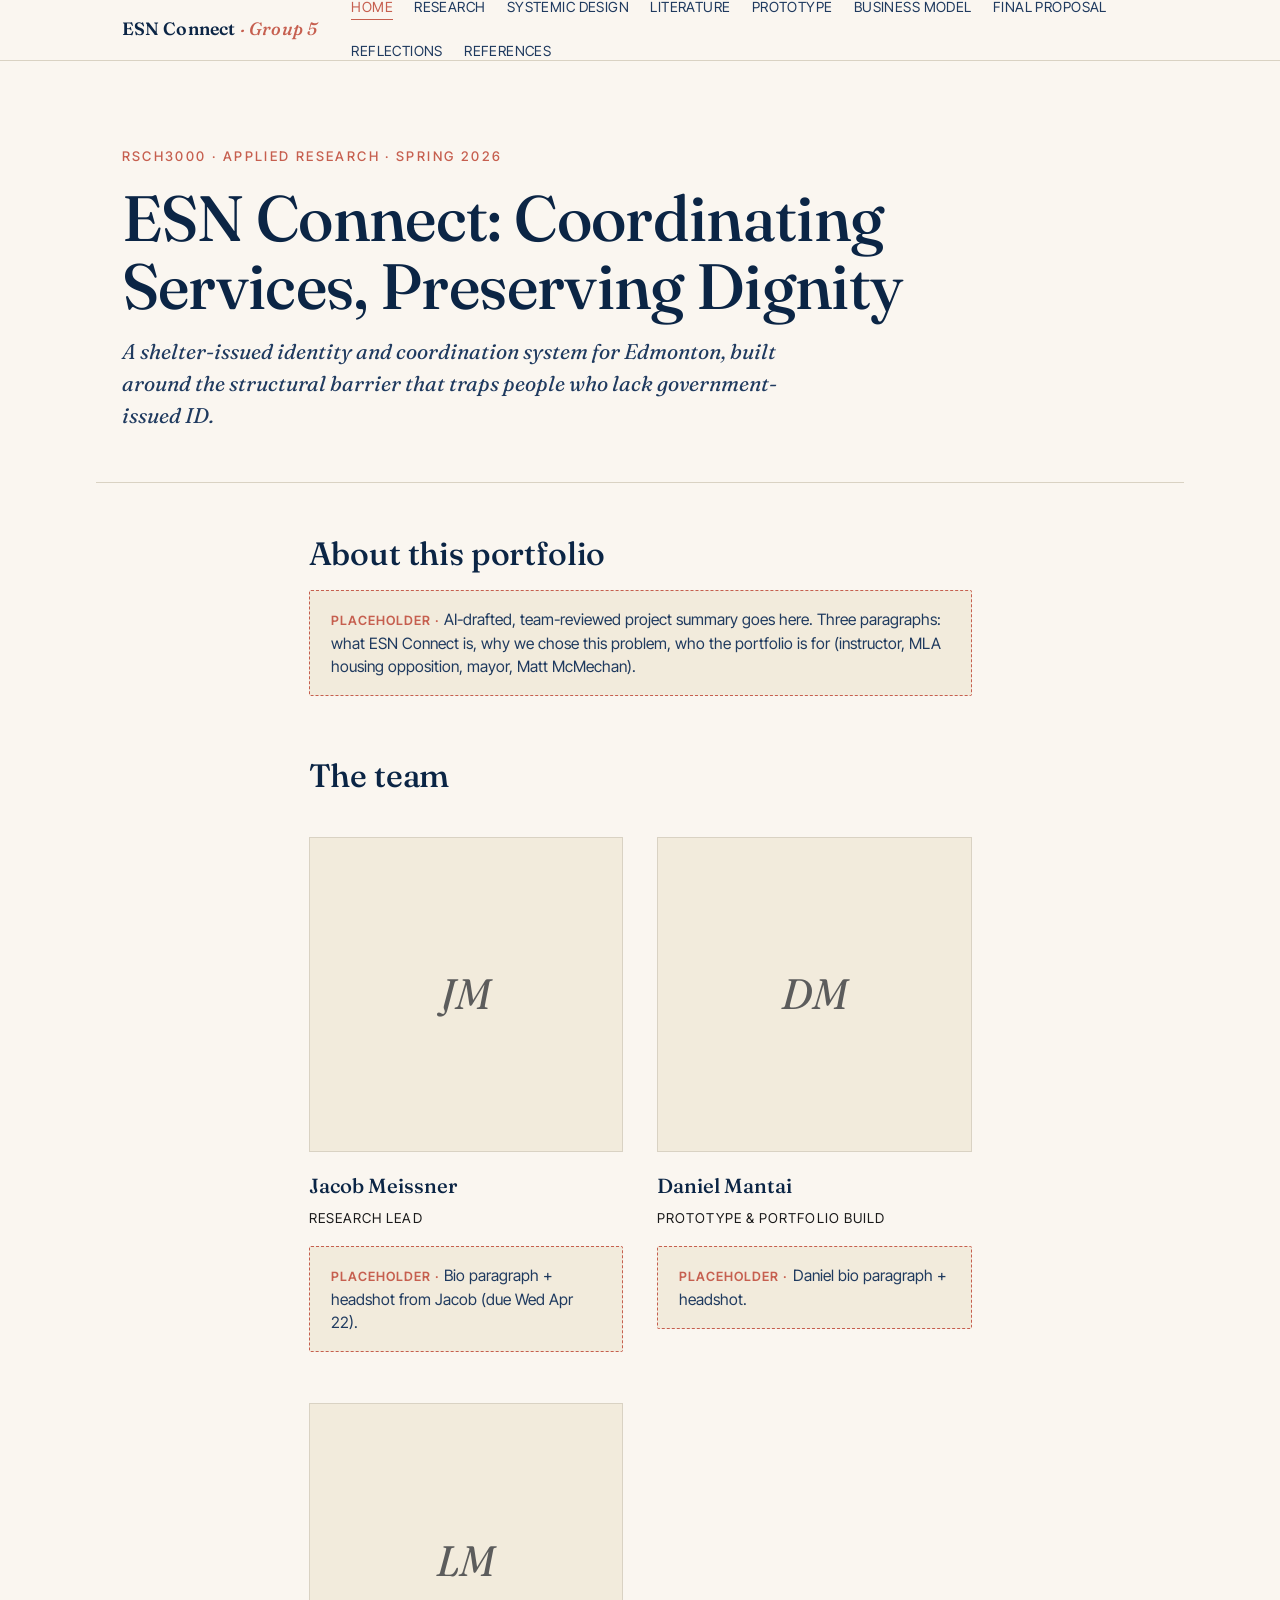
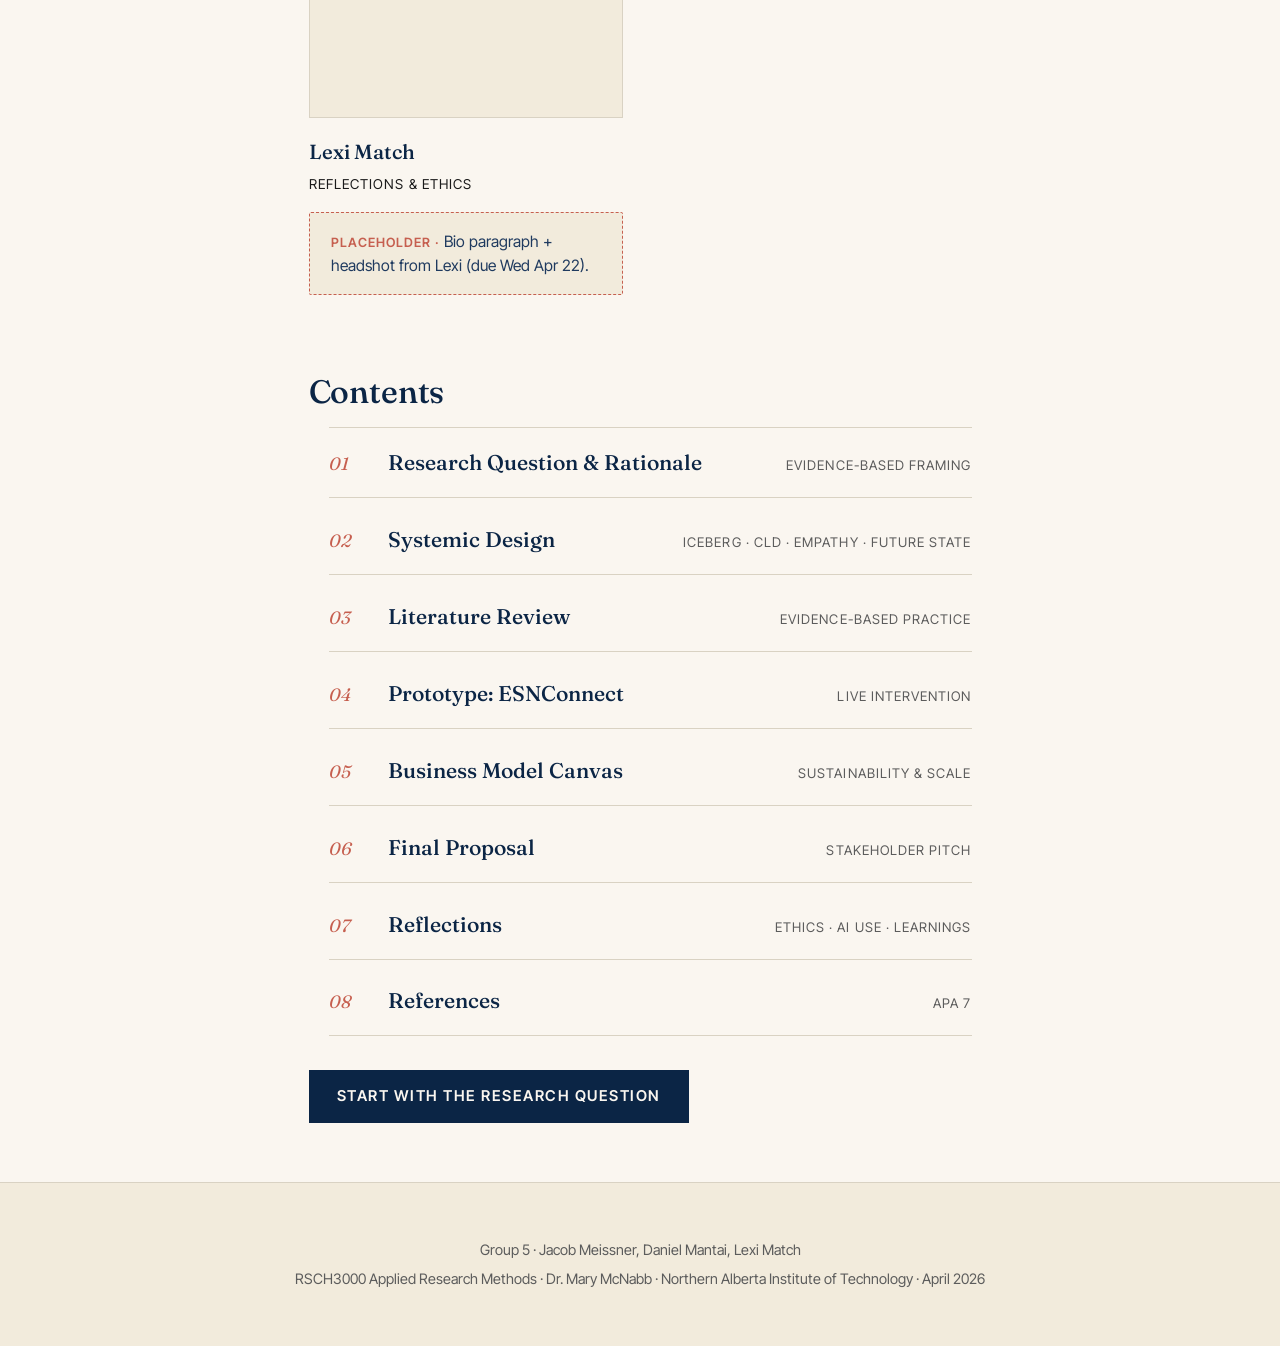
==== index.html @ 67c7669d "Add files via upload" ====
<!DOCTYPE html>
<html lang="en">
<head>
  <meta charset="utf-8">
  <meta name="viewport" content="width=device-width,initial-scale=1">
  <title>ESN Connect · RSCH3000 Group 5 Portfolio</title>
  <meta name="description" content="Applied research portfolio for Group 5 (Jacob Meissner, Daniel Mantai, Lexi Match): systemic design of an Edmonton Shelter Network ID system.">
  <link rel="preconnect" href="https://fonts.googleapis.com">
  <link rel="preconnect" href="https://fonts.gstatic.com" crossorigin>
  <link href="https://fonts.googleapis.com/css2?family=Fraunces:ital,opsz,wght@0,9..144,400;0,9..144,500;0,9..144,600;1,9..144,400;1,9..144,500&family=Inter+Tight:wght@400;500;600&display=swap" rel="stylesheet">
  <link rel="stylesheet" href="assets/css/styles.css">
</head>
<body>

<nav class="site-nav">
  <div class="site-nav__inner">
    <a class="site-nav__brand" href="index.html">ESN Connect <em>· Group 5</em></a>
    <ul class="site-nav__links">
      <li><a href="index.html" aria-current="page">Home</a></li>
      <li><a href="research-question.html">Research</a></li>
      <li><a href="systemic-design.html">Systemic Design</a></li>
      <li><a href="literature-review.html">Literature</a></li>
      <li><a href="prototype.html">Prototype</a></li>
      <li><a href="business-model.html">Business Model</a></li>
      <li><a href="final-proposal.html">Final Proposal</a></li>
      <li><a href="reflections.html">Reflections</a></li>
      <li><a href="references.html">References</a></li>
    </ul>
  </div>
</nav>

<header class="page-header">
  <p class="page-header__eyebrow">RSCH3000 · Applied Research · Spring 2026</p>
  <h1>ESN Connect: Coordinating Services, Preserving Dignity</h1>
  <p class="page-header__lead">A shelter-issued identity and coordination system for Edmonton, built around the structural barrier that traps people who lack government-issued ID.</p>
</header>

<main class="prose">

  <section>
    <h2>About this portfolio</h2>
    <div class="placeholder">AI-drafted, team-reviewed project summary goes here. Three paragraphs: what ESN Connect is, why we chose this problem, who the portfolio is for (instructor, MLA housing opposition, mayor, Matt McMechan).</div>
  </section>

  <section>
    <h2>The team</h2>
    <div class="team-grid">

      <article class="team-card">
        <div class="team-card__photo">JM</div>
        <h3>Jacob Meissner</h3>
        <p class="team-card__role">Research Lead</p>
        <div class="placeholder">Bio paragraph + headshot from Jacob (due Wed Apr 22).</div>
      </article>

      <article class="team-card">
        <div class="team-card__photo">DM</div>
        <h3>Daniel Mantai</h3>
        <p class="team-card__role">Prototype &amp; Portfolio Build</p>
        <div class="placeholder">Daniel bio paragraph + headshot.</div>
      </article>

      <article class="team-card">
        <div class="team-card__photo">LM</div>
        <h3>Lexi Match</h3>
        <p class="team-card__role">Reflections &amp; Ethics</p>
        <div class="placeholder">Bio paragraph + headshot from Lexi (due Wed Apr 22).</div>
      </article>

    </div>
  </section>

  <section>
    <h2>Contents</h2>
    <ol class="page-index">
      <li><a href="research-question.html">
        <span class="page-index__num">01</span>
        <span class="page-index__title">Research Question &amp; Rationale</span>
        <span class="page-index__meta">Evidence-based framing</span>
      </a></li>
      <li><a href="systemic-design.html">
        <span class="page-index__num">02</span>
        <span class="page-index__title">Systemic Design</span>
        <span class="page-index__meta">Iceberg · CLD · Empathy · Future state</span>
      </a></li>
      <li><a href="literature-review.html">
        <span class="page-index__num">03</span>
        <span class="page-index__title">Literature Review</span>
        <span class="page-index__meta">Evidence-based practice</span>
      </a></li>
      <li><a href="prototype.html">
        <span class="page-index__num">04</span>
        <span class="page-index__title">Prototype: ESNConnect</span>
        <span class="page-index__meta">Live intervention</span>
      </a></li>
      <li><a href="business-model.html">
        <span class="page-index__num">05</span>
        <span class="page-index__title">Business Model Canvas</span>
        <span class="page-index__meta">Sustainability &amp; scale</span>
      </a></li>
      <li><a href="final-proposal.html">
        <span class="page-index__num">06</span>
        <span class="page-index__title">Final Proposal</span>
        <span class="page-index__meta">Stakeholder pitch</span>
      </a></li>
      <li><a href="reflections.html">
        <span class="page-index__num">07</span>
        <span class="page-index__title">Reflections</span>
        <span class="page-index__meta">Ethics · AI use · learnings</span>
      </a></li>
      <li><a href="references.html">
        <span class="page-index__num">08</span>
        <span class="page-index__title">References</span>
        <span class="page-index__meta">APA 7</span>
      </a></li>
    </ol>
    <p style="margin-top:2rem;">
      <a class="btn" href="research-question.html">Start with the research question</a>
    </p>
  </section>

</main>

<footer class="site-footer">
  <p>Group 5 · Jacob Meissner, Daniel Mantai, Lexi Match</p>
  <p>RSCH3000 Applied Research Methods · Dr. Mary McNabb · Northern Alberta Institute of Technology · April 2026</p>
</footer>

</body>
</html>
---- assets/css/styles.css ----
/* ==========================================================================
   RSCH3000 Group 5 Portfolio — Editorial Aesthetic
   Visually distinct from the ESNConnect prototype (institutional blue + gold).
   Anchor: deep navy ink + muted terracotta accent, cream paper background,
   serif display (Fraunces) + sans body (Inter Tight).
   ========================================================================== */

:root {
  --ink: #0b2545;
  --ink-soft: #1f3a5f;
  --paper: #faf6f0;
  --paper-deep: #f2ebdc;
  --rule: #d9d2c3;
  --accent: #c65f4f;
  --accent-soft: #e4a59b;
  --text: #1a1a1a;
  --muted: #5c5c5c;
  --ai-blue: #2563c8;

  --serif: "Fraunces", "Source Serif Pro", Georgia, serif;
  --sans: "Inter Tight", -apple-system, BlinkMacSystemFont, "Segoe UI", sans-serif;

  --read-width: 42rem;
  --wide-width: 64rem;
  --nav-h: 3.5rem;
}

* { box-sizing: border-box; }

html, body {
  margin: 0;
  padding: 0;
  background: var(--paper);
  color: var(--text);
  font-family: var(--sans);
  font-size: 17px;
  line-height: 1.65;
  -webkit-font-smoothing: antialiased;
  -moz-osx-font-smoothing: grayscale;
}

a {
  color: var(--ink);
  text-decoration: underline;
  text-decoration-thickness: 1px;
  text-underline-offset: 3px;
  transition: color 120ms ease;
}
a:hover { color: var(--accent); }

/* ---------- Top nav ---------- */

.site-nav {
  position: sticky;
  top: 0;
  z-index: 10;
  background: var(--paper);
  border-bottom: 1px solid var(--rule);
  backdrop-filter: saturate(1.2);
}

.site-nav__inner {
  max-width: var(--wide-width);
  margin: 0 auto;
  padding: 0 1.5rem;
  height: var(--nav-h);
  display: flex;
  align-items: center;
  justify-content: space-between;
  gap: 2rem;
}

.site-nav__brand {
  font-family: var(--serif);
  font-weight: 600;
  font-size: 1.05rem;
  letter-spacing: 0.01em;
  color: var(--ink);
  text-decoration: none;
  white-space: nowrap;
}

.site-nav__brand em {
  font-style: italic;
  color: var(--accent);
  font-weight: 500;
}

.site-nav__links {
  display: flex;
  flex-wrap: wrap;
  gap: 1.25rem;
  list-style: none;
  margin: 0;
  padding: 0;
  font-size: 0.82rem;
  letter-spacing: 0.03em;
  text-transform: uppercase;
}

.site-nav__links a {
  color: var(--ink-soft);
  text-decoration: none;
  padding: 0.25rem 0;
  border-bottom: 1px solid transparent;
}
.site-nav__links a:hover,
.site-nav__links a[aria-current="page"] {
  color: var(--accent);
  border-bottom-color: var(--accent);
}

/* ---------- Page header ---------- */

.page-header {
  max-width: var(--wide-width);
  margin: 0 auto;
  padding: 5rem 1.5rem 3rem;
  border-bottom: 1px solid var(--rule);
}

.page-header__eyebrow {
  font-family: var(--sans);
  font-size: 0.78rem;
  letter-spacing: 0.18em;
  text-transform: uppercase;
  color: var(--accent);
  margin: 0 0 1rem;
  font-weight: 500;
}

.page-header h1 {
  font-family: var(--serif);
  font-weight: 500;
  font-size: clamp(2.4rem, 5vw, 4rem);
  line-height: 1.05;
  letter-spacing: -0.01em;
  color: var(--ink);
  margin: 0 0 1rem;
  max-width: 48rem;
}

.page-header__lead {
  font-family: var(--serif);
  font-style: italic;
  font-size: 1.25rem;
  line-height: 1.5;
  color: var(--ink-soft);
  max-width: 40rem;
  margin: 0;
}

/* ---------- Main / article ---------- */

main { padding-bottom: 6rem; }

.prose {
  max-width: var(--read-width);
  margin: 0 auto;
  padding: 3rem 1.5rem 0;
}

.prose > section { margin-bottom: 3.5rem; }

.prose h2 {
  font-family: var(--serif);
  font-weight: 500;
  font-size: 1.9rem;
  line-height: 1.2;
  color: var(--ink);
  margin: 0 0 1rem;
  letter-spacing: -0.005em;
}

.prose h3 {
  font-family: var(--sans);
  font-weight: 600;
  font-size: 0.92rem;
  letter-spacing: 0.14em;
  text-transform: uppercase;
  color: var(--accent);
  margin: 2rem 0 0.75rem;
}

.prose h4 {
  font-family: var(--serif);
  font-weight: 500;
  font-size: 1.2rem;
  color: var(--ink);
  margin: 1.5rem 0 0.5rem;
}

.prose p {
  margin: 0 0 1.15em;
  color: var(--text);
}

.prose ul, .prose ol {
  margin: 0 0 1.25em 1.2em;
  padding: 0;
}
.prose li { margin-bottom: 0.4em; }

.prose strong { color: var(--ink); }

/* ---------- Wide blocks for diagrams ---------- */

.wide {
  max-width: var(--wide-width);
  margin: 2.5rem auto;
  padding: 0 1.5rem;
}

.figure {
  margin: 0 0 2rem;
}

.figure img {
  display: block;
  width: 100%;
  height: auto;
  background: #fff;
  border: 1px solid var(--rule);
  padding: 0.5rem;
}

.figure figcaption {
  font-family: var(--sans);
  font-size: 0.82rem;
  color: var(--muted);
  margin-top: 0.6rem;
  letter-spacing: 0.02em;
}

/* ---------- Pull quote ---------- */

.pullquote {
  border-left: 3px solid var(--accent);
  padding: 0.5rem 0 0.5rem 1.5rem;
  margin: 2rem 0;
  font-family: var(--serif);
  font-style: italic;
  font-size: 1.3rem;
  line-height: 1.4;
  color: var(--ink-soft);
}

.pullquote cite {
  display: block;
  font-size: 0.85rem;
  font-style: normal;
  letter-spacing: 0.06em;
  text-transform: uppercase;
  color: var(--muted);
  margin-top: 0.75rem;
  font-family: var(--sans);
}

/* ---------- Placeholder and status flags ---------- */

.placeholder {
  background: var(--paper-deep);
  border: 1px dashed var(--accent);
  color: var(--ink-soft);
  padding: 1rem 1.25rem;
  margin: 1rem 0;
  font-family: var(--sans);
  font-size: 0.92rem;
  line-height: 1.5;
  border-radius: 2px;
}
.placeholder::before {
  content: "Placeholder  ·  ";
  font-weight: 600;
  color: var(--accent);
  letter-spacing: 0.08em;
  text-transform: uppercase;
  font-size: 0.75rem;
}

.tentative {
  background: var(--paper-deep);
  border-left: 3px solid var(--muted);
  padding: 1rem 1.25rem;
  margin: 1.5rem 0;
  font-size: 0.95rem;
}
.tentative::before {
  content: "Tentative  ";
  display: block;
  font-size: 0.72rem;
  letter-spacing: 0.12em;
  text-transform: uppercase;
  color: var(--muted);
  font-weight: 600;
  margin-bottom: 0.4rem;
}

.ai-content {
  color: var(--ai-blue);
}

.status-flag {
  display: inline-block;
  padding: 0.15rem 0.55rem;
  font-size: 0.72rem;
  letter-spacing: 0.1em;
  text-transform: uppercase;
  font-weight: 600;
  border-radius: 2px;
  background: var(--accent);
  color: #fff;
  vertical-align: middle;
}

/* ---------- CTA button ---------- */

.btn {
  display: inline-block;
  padding: 0.75rem 1.6rem;
  background: var(--ink);
  color: var(--paper);
  text-decoration: none;
  font-family: var(--sans);
  font-size: 0.88rem;
  letter-spacing: 0.1em;
  text-transform: uppercase;
  font-weight: 600;
  border: 1px solid var(--ink);
  transition: background 180ms ease, color 180ms ease;
}
.btn:hover {
  background: var(--accent);
  border-color: var(--accent);
  color: #fff;
}

.btn--ghost {
  background: transparent;
  color: var(--ink);
}
.btn--ghost:hover {
  background: var(--ink);
  color: var(--paper);
  border-color: var(--ink);
}

/* ---------- Team cards (Home) ---------- */

.team-grid {
  display: grid;
  grid-template-columns: repeat(auto-fit, minmax(14rem, 1fr));
  gap: 2rem;
  margin: 2.5rem 0;
}

.team-card {
  text-align: left;
}

.team-card__photo {
  aspect-ratio: 1 / 1;
  background: var(--paper-deep);
  border: 1px solid var(--rule);
  display: flex;
  align-items: center;
  justify-content: center;
  color: var(--muted);
  font-family: var(--serif);
  font-size: 2.5rem;
  font-style: italic;
  margin-bottom: 1rem;
}

.team-card h3 {
  font-family: var(--serif);
  font-size: 1.2rem;
  color: var(--ink);
  font-weight: 500;
  margin: 0 0 0.25rem;
  text-transform: none;
  letter-spacing: 0;
}

.team-card__role {
  font-size: 0.8rem;
  letter-spacing: 0.08em;
  text-transform: uppercase;
  color: var(--accent);
  margin: 0 0 0.75rem;
}

/* ---------- Nav index on Home ---------- */

.page-index {
  list-style: none;
  padding: 0;
  margin: 2.5rem 0;
  border-top: 1px solid var(--rule);
}
.page-index li {
  border-bottom: 1px solid var(--rule);
}
.page-index a {
  display: grid;
  grid-template-columns: 2.5rem 1fr auto;
  gap: 1rem;
  align-items: baseline;
  padding: 1rem 0;
  text-decoration: none;
  color: var(--ink);
}
.page-index a:hover { color: var(--accent); }
.page-index__num {
  font-family: var(--serif);
  font-style: italic;
  color: var(--accent);
  font-size: 1.05rem;
}
.page-index__title {
  font-family: var(--serif);
  font-size: 1.25rem;
  font-weight: 500;
}
.page-index__meta {
  font-size: 0.78rem;
  letter-spacing: 0.08em;
  text-transform: uppercase;
  color: var(--muted);
}

/* ---------- Side-by-side pairs (before/after, card front/back) ---------- */

.pair {
  display: grid;
  grid-template-columns: 1fr 1fr;
  gap: 1.25rem;
  margin: 2rem 0;
}
@media (max-width: 640px) {
  .pair { grid-template-columns: 1fr; }
}

/* ---------- Footer ---------- */

.site-footer {
  border-top: 1px solid var(--rule);
  padding: 3rem 1.5rem;
  text-align: center;
  color: var(--muted);
  font-size: 0.85rem;
  background: var(--paper-deep);
}
.site-footer p { margin: 0.25rem 0; }

/* ---------- References list ---------- */

.refs {
  list-style: none;
  padding: 0;
  margin: 2rem 0;
}
.refs li {
  padding-left: 2rem;
  text-indent: -2rem;
  margin-bottom: 1rem;
  font-size: 0.95rem;
  line-height: 1.55;
}

/* ---------- Page-load reveal ---------- */

@keyframes rise {
  from { opacity: 0; transform: translateY(8px); }
  to   { opacity: 1; transform: translateY(0); }
}

.page-header,
.prose > section,
.wide {
  animation: rise 520ms ease-out both;
}

.page-header { animation-delay: 40ms; }
.prose > section:nth-child(1) { animation-delay: 120ms; }
.prose > section:nth-child(2) { animation-delay: 200ms; }
.prose > section:nth-child(3) { animation-delay: 280ms; }
.prose > section:nth-child(n+4) { animation-delay: 360ms; }

@media (prefers-reduced-motion: reduce) {
  .page-header, .prose > section, .wide { animation: none; }
}
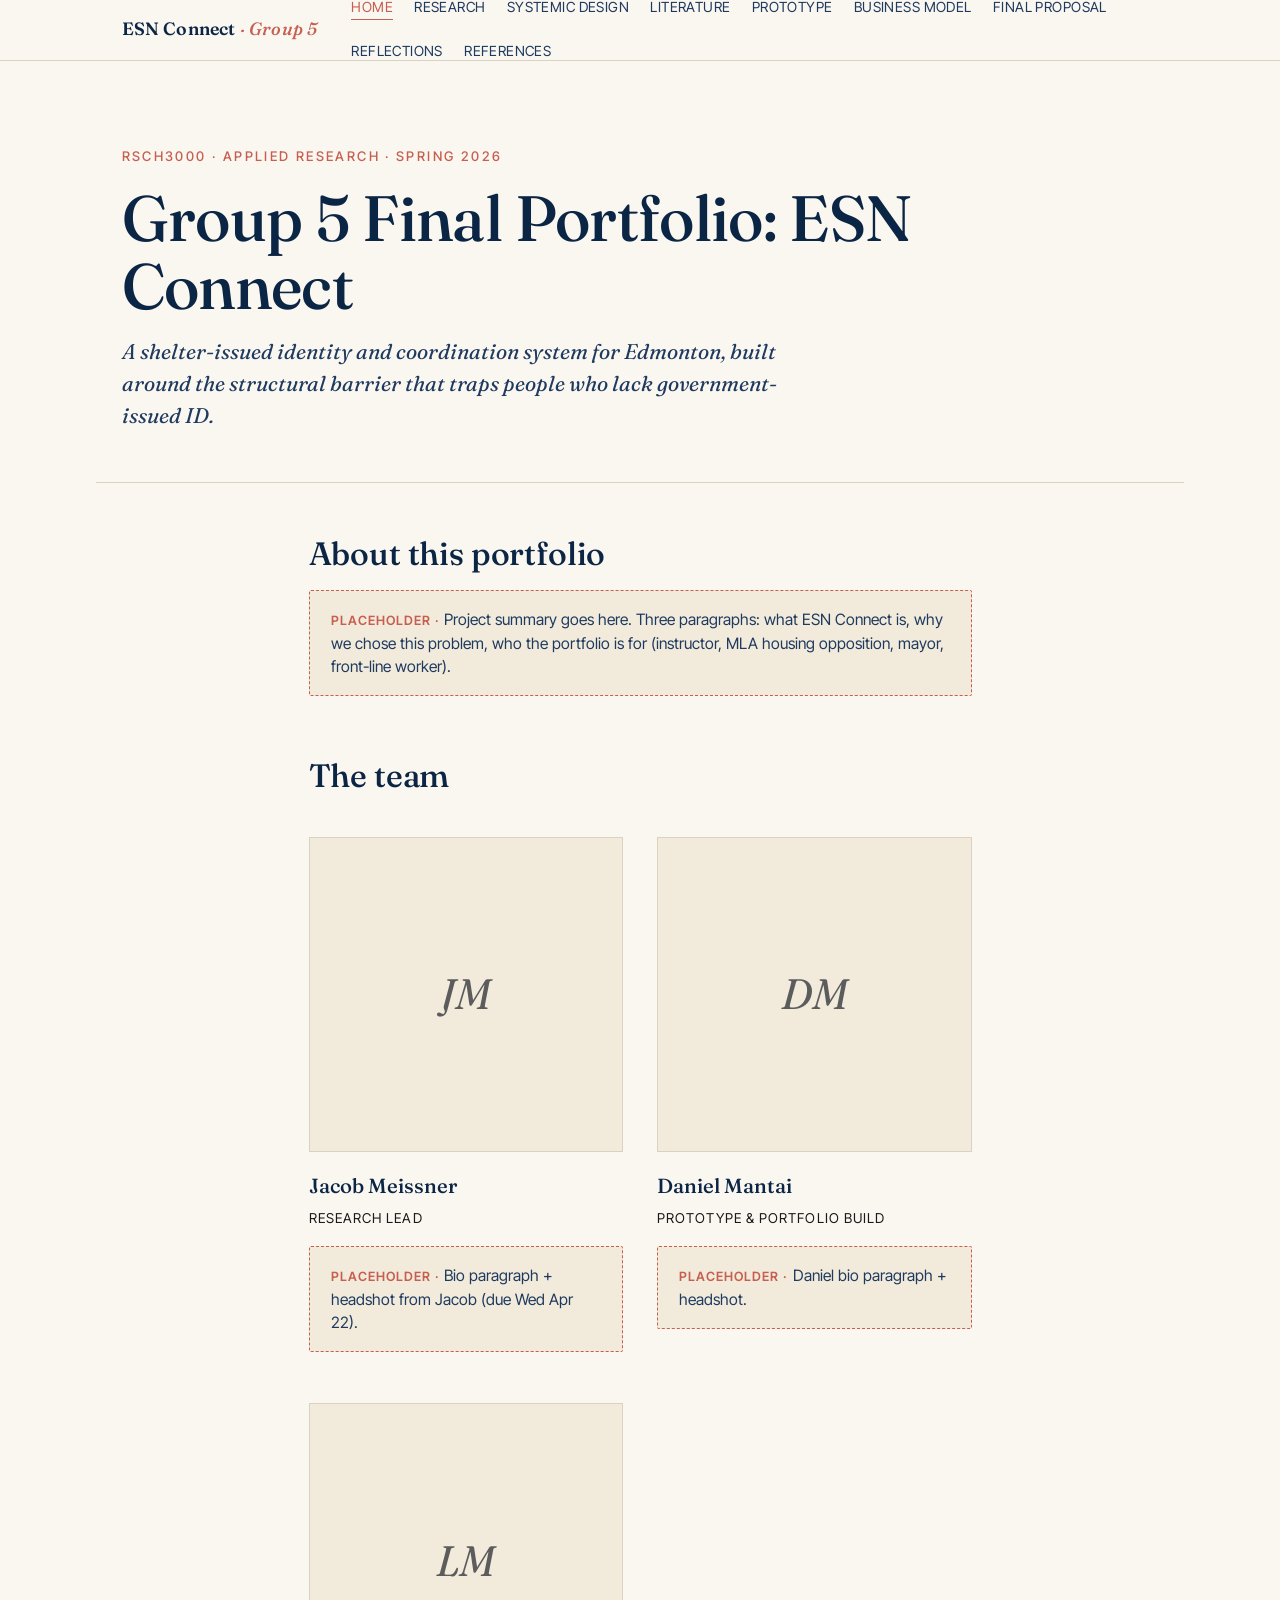
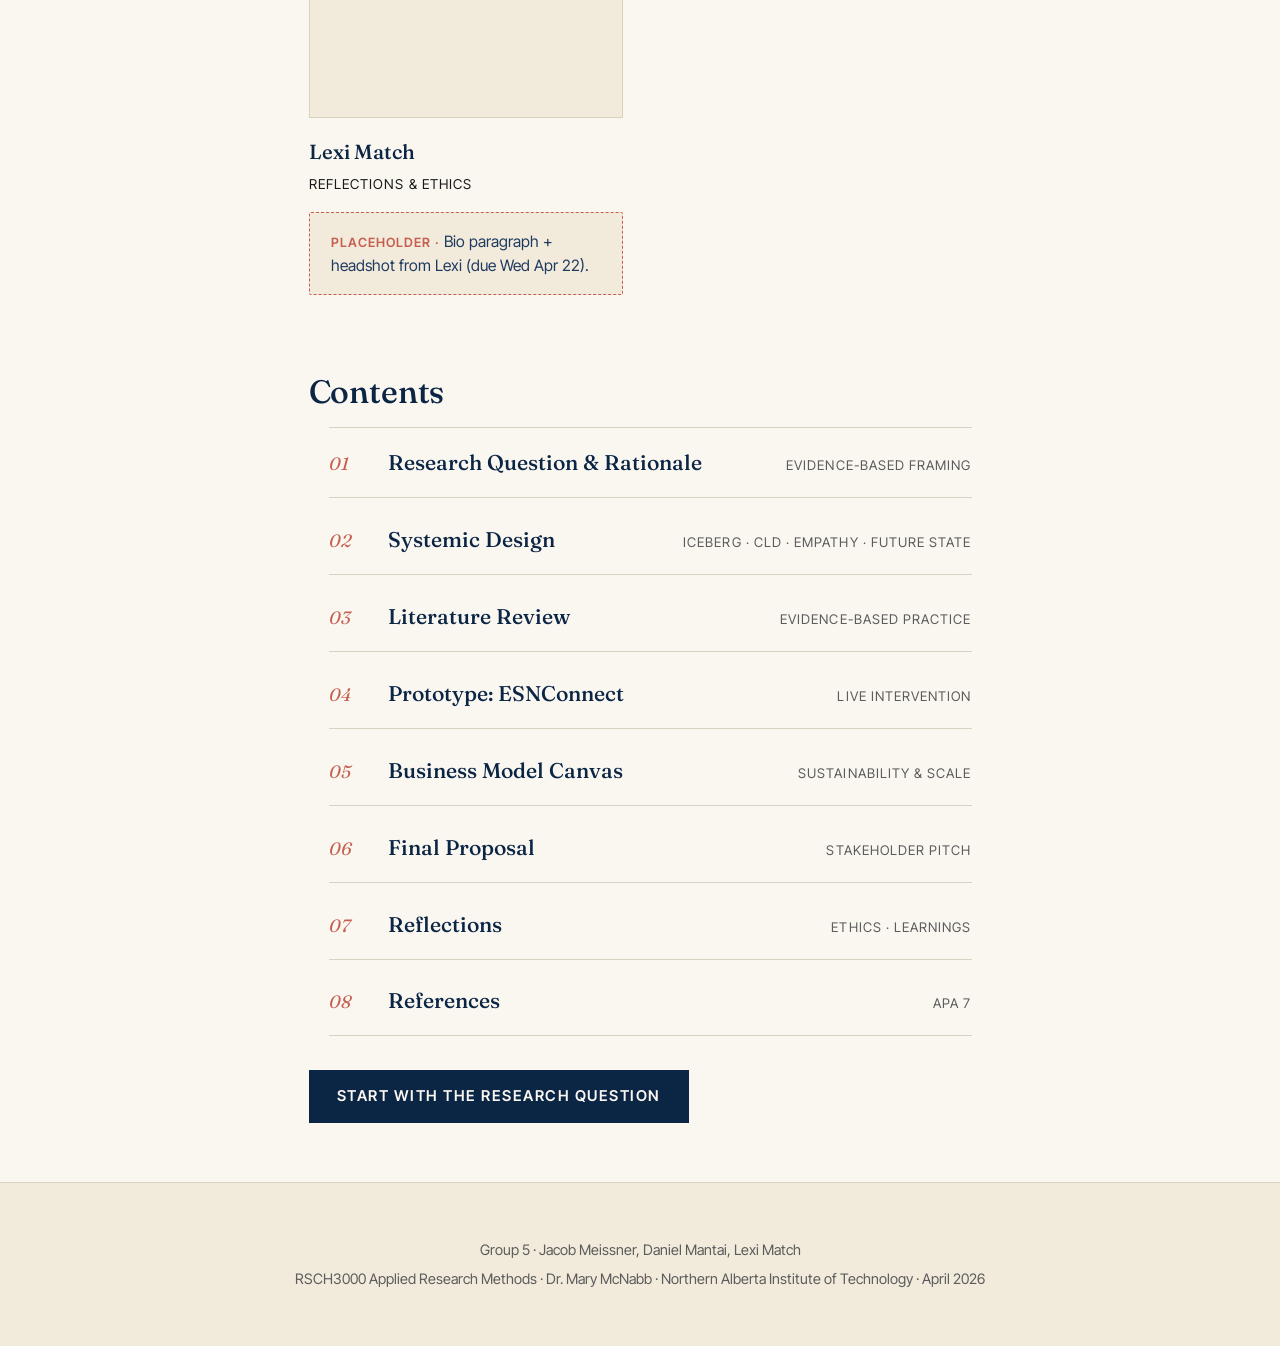
==== commit e84d5da9: "Add files via upload" ====
--- a/index.html
+++ b/index.html
@@ -31,7 +31,7 @@
 
 <header class="page-header">
   <p class="page-header__eyebrow">RSCH3000 · Applied Research · Spring 2026</p>
-  <h1>ESN Connect: Coordinating Services, Preserving Dignity</h1>
+  <h1>Group 5 Final Portfolio: ESN Connect</h1>
   <p class="page-header__lead">A shelter-issued identity and coordination system for Edmonton, built around the structural barrier that traps people who lack government-issued ID.</p>
 </header>
 
@@ -39,7 +39,7 @@
 
   <section>
     <h2>About this portfolio</h2>
-    <div class="placeholder">AI-drafted, team-reviewed project summary goes here. Three paragraphs: what ESN Connect is, why we chose this problem, who the portfolio is for (instructor, MLA housing opposition, mayor, Matt McMechan).</div>
+    <div class="placeholder">Project summary goes here. Three paragraphs: what ESN Connect is, why we chose this problem, who the portfolio is for (instructor, MLA housing opposition, mayor, front-line worker).</div>
   </section>
 
   <section>
@@ -106,7 +106,7 @@
       <li><a href="reflections.html">
         <span class="page-index__num">07</span>
         <span class="page-index__title">Reflections</span>
-        <span class="page-index__meta">Ethics · AI use · learnings</span>
+        <span class="page-index__meta">Ethics · learnings</span>
       </a></li>
       <li><a href="references.html">
         <span class="page-index__num">08</span>
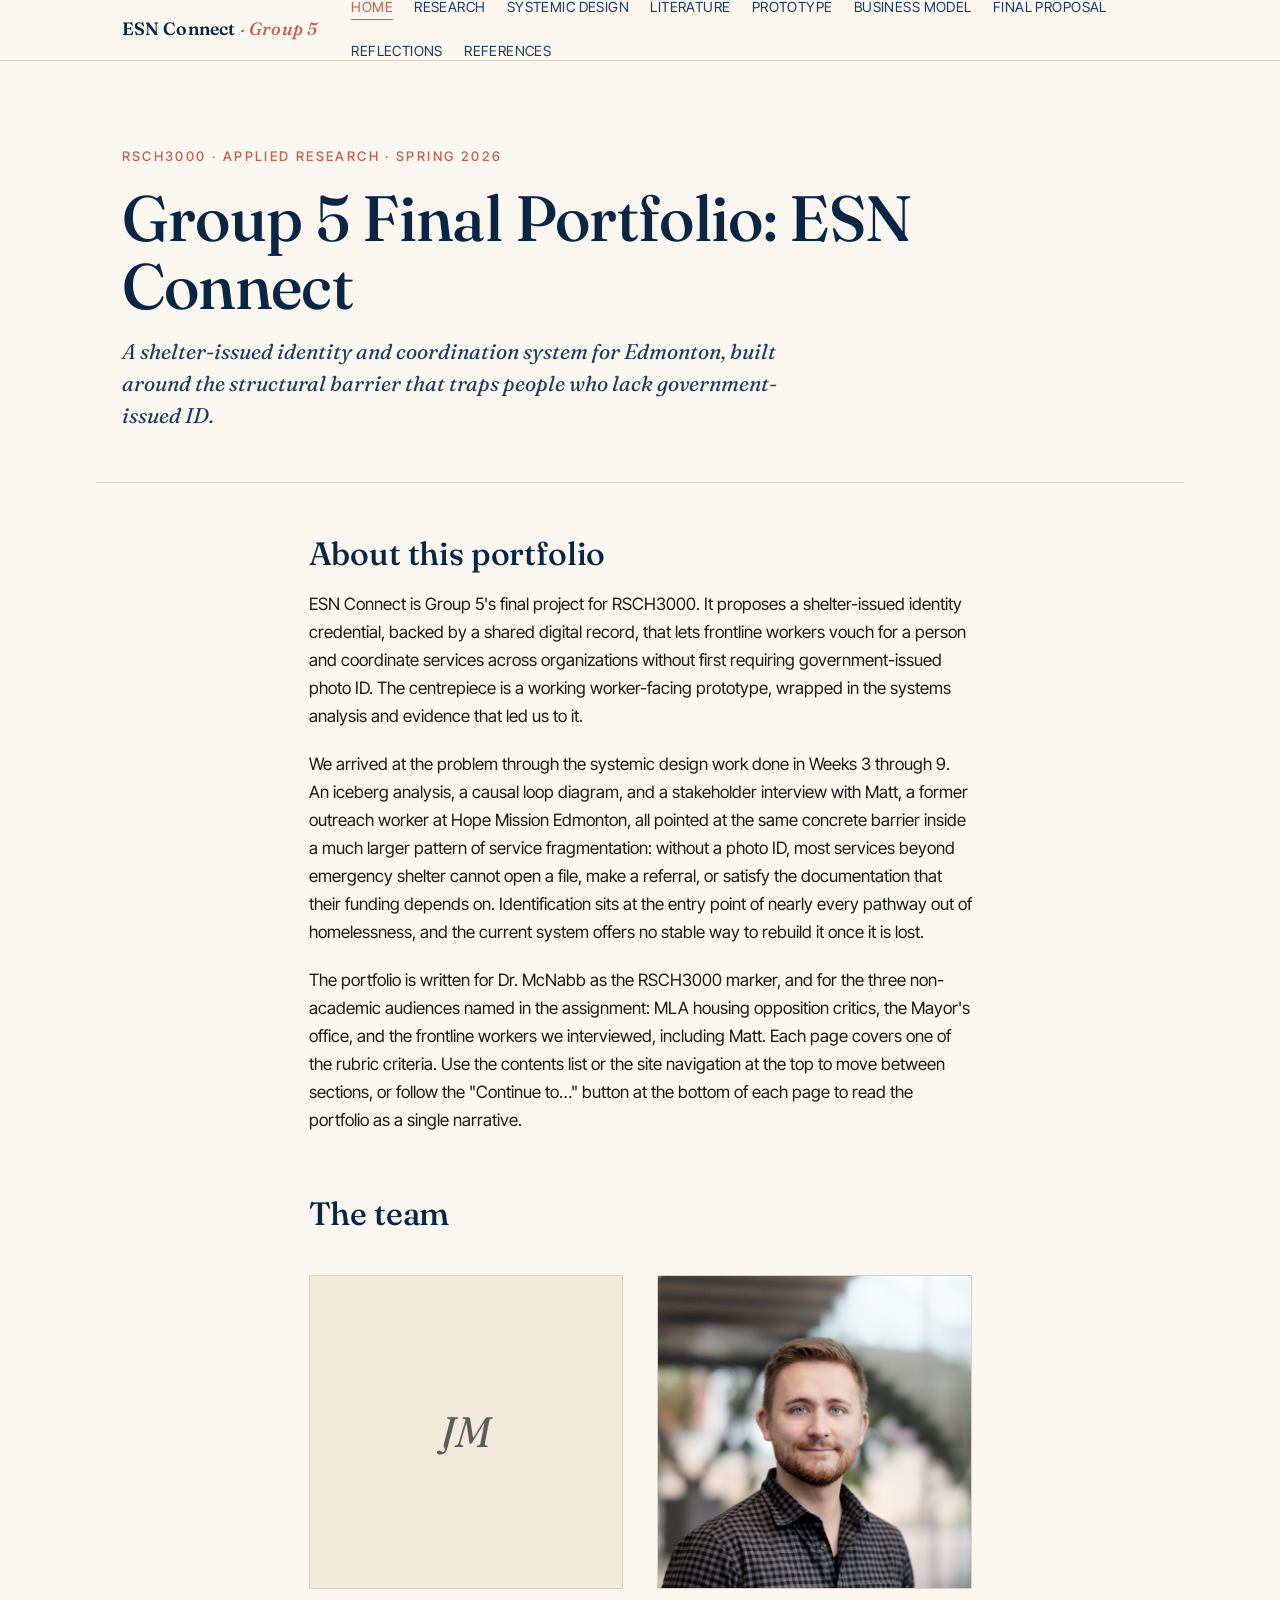
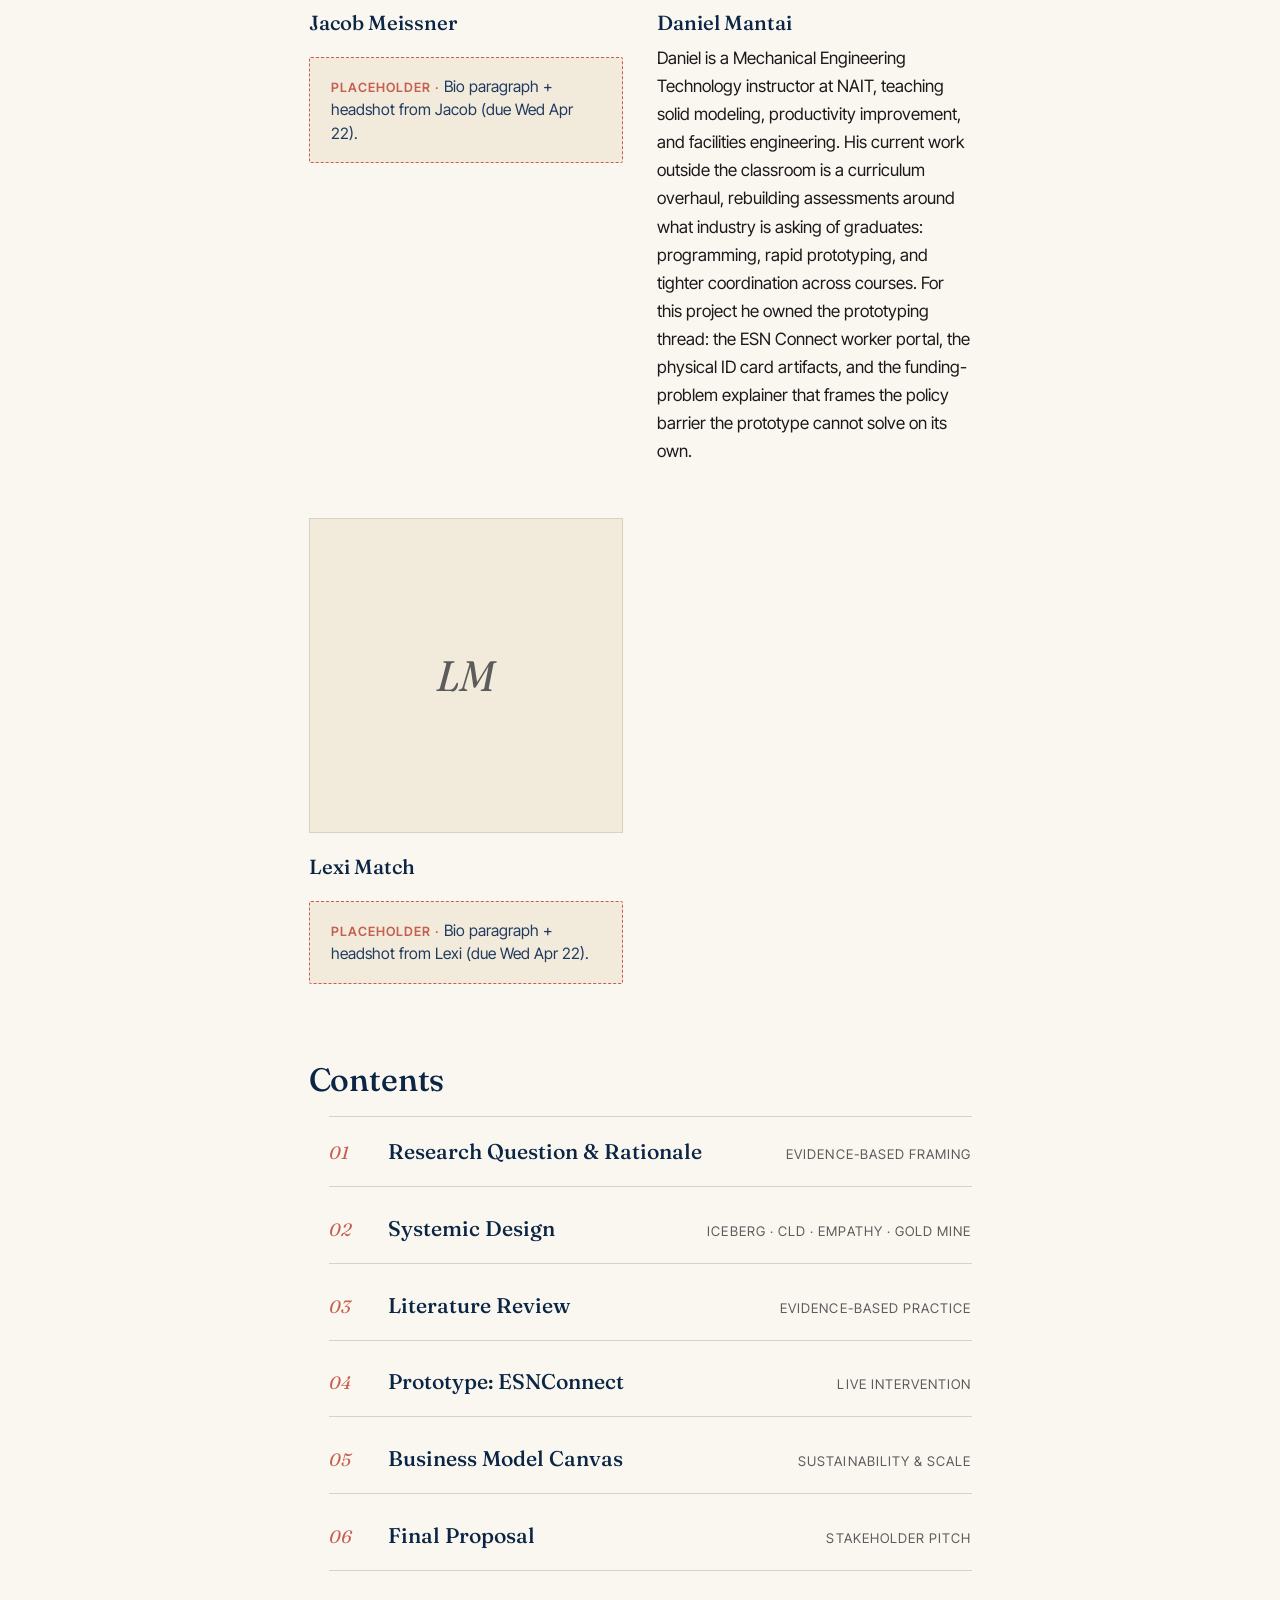
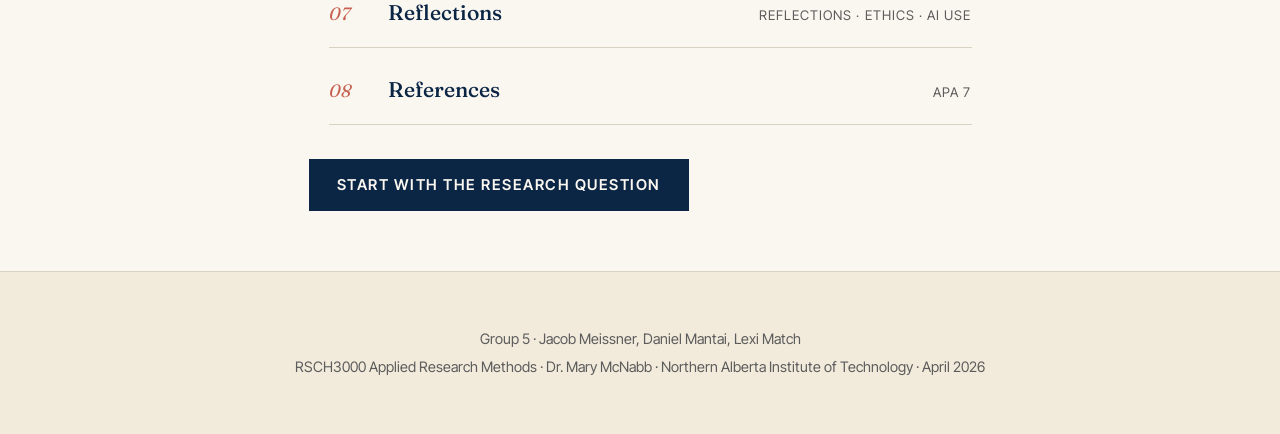
==== commit 4db35c49: "Add files via upload Round 1 edits" ====
--- a/index.html
+++ b/index.html
@@ -39,7 +39,9 @@
 
   <section>
     <h2>About this portfolio</h2>
-    <div class="placeholder">Project summary goes here. Three paragraphs: what ESN Connect is, why we chose this problem, who the portfolio is for (instructor, MLA housing opposition, mayor, front-line worker).</div>
+    <p>ESN Connect is Group 5's final project for RSCH3000. It proposes a shelter-issued identity credential, backed by a shared digital record, that lets frontline workers vouch for a person and coordinate services across organizations without first requiring government-issued photo ID. The centrepiece is a working worker-facing prototype, wrapped in the systems analysis and evidence that led us to it.</p>
+    <p>We arrived at the problem through the systemic design work done in Weeks 3 through 9. An iceberg analysis, a causal loop diagram, and a stakeholder interview with Matt, a former outreach worker at Hope Mission Edmonton, all pointed at the same concrete barrier inside a much larger pattern of service fragmentation: without a photo ID, most services beyond emergency shelter cannot open a file, make a referral, or satisfy the documentation that their funding depends on. Identification sits at the entry point of nearly every pathway out of homelessness, and the current system offers no stable way to rebuild it once it is lost.</p>
+    <p>The portfolio is written for Dr. McNabb as the RSCH3000 marker, and for the three non-academic audiences named in the assignment: MLA housing opposition critics, the Mayor's office, and the frontline workers we interviewed, including Matt. Each page covers one of the rubric criteria. Use the contents list or the site navigation at the top to move between sections, or follow the "Continue to…" button at the bottom of each page to read the portfolio as a single narrative.</p>
   </section>
 
   <section>
@@ -49,21 +51,18 @@
       <article class="team-card">
         <div class="team-card__photo">JM</div>
         <h3>Jacob Meissner</h3>
-        <p class="team-card__role">Research Lead</p>
         <div class="placeholder">Bio paragraph + headshot from Jacob (due Wed Apr 22).</div>
       </article>
 
       <article class="team-card">
-        <div class="team-card__photo">DM</div>
+        <div class="team-card__photo"><img src="assets/images/daniel-mantai-headshot.jpg" alt="Daniel Mantai" style="width:100%; height:100%; object-fit:cover;"></div>
         <h3>Daniel Mantai</h3>
-        <p class="team-card__role">Prototype &amp; Portfolio Build</p>
-        <div class="placeholder">Daniel bio paragraph + headshot.</div>
+        <p>Daniel is a Mechanical Engineering Technology instructor at NAIT, teaching solid modeling, productivity improvement, and facilities engineering. His current work outside the classroom is a curriculum overhaul, rebuilding assessments around what industry is asking of graduates: programming, rapid prototyping, and tighter coordination across courses. For this project he owned the prototyping thread: the ESN Connect worker portal, the physical ID card artifacts, and the funding-problem explainer that frames the policy barrier the prototype cannot solve on its own.</p>
       </article>
 
       <article class="team-card">
         <div class="team-card__photo">LM</div>
         <h3>Lexi Match</h3>
-        <p class="team-card__role">Reflections &amp; Ethics</p>
         <div class="placeholder">Bio paragraph + headshot from Lexi (due Wed Apr 22).</div>
       </article>
 
@@ -81,7 +80,7 @@
       <li><a href="systemic-design.html">
         <span class="page-index__num">02</span>
         <span class="page-index__title">Systemic Design</span>
-        <span class="page-index__meta">Iceberg · CLD · Empathy · Future state</span>
+        <span class="page-index__meta">Iceberg · CLD · Empathy · Gold Mine</span>
       </a></li>
       <li><a href="literature-review.html">
         <span class="page-index__num">03</span>
@@ -106,7 +105,7 @@
       <li><a href="reflections.html">
         <span class="page-index__num">07</span>
         <span class="page-index__title">Reflections</span>
-        <span class="page-index__meta">Ethics · learnings</span>
+        <span class="page-index__meta">Reflections · ethics · AI use</span>
       </a></li>
       <li><a href="references.html">
         <span class="page-index__num">08</span>
--- a/assets/css/styles.css
+++ b/assets/css/styles.css
@@ -1,5 +1,5 @@
 /* ==========================================================================
-   RSCH3000 Group 5 Portfolio — Editorial Aesthetic
+   RSCH3000 Group 5 Portfolio, Editorial Aesthetic.
    Visually distinct from the ESNConnect prototype (institutional blue + gold).
    Anchor: deep navy ink + muted terracotta accent, cream paper background,
    serif display (Fraunces) + sans body (Inter Tight).
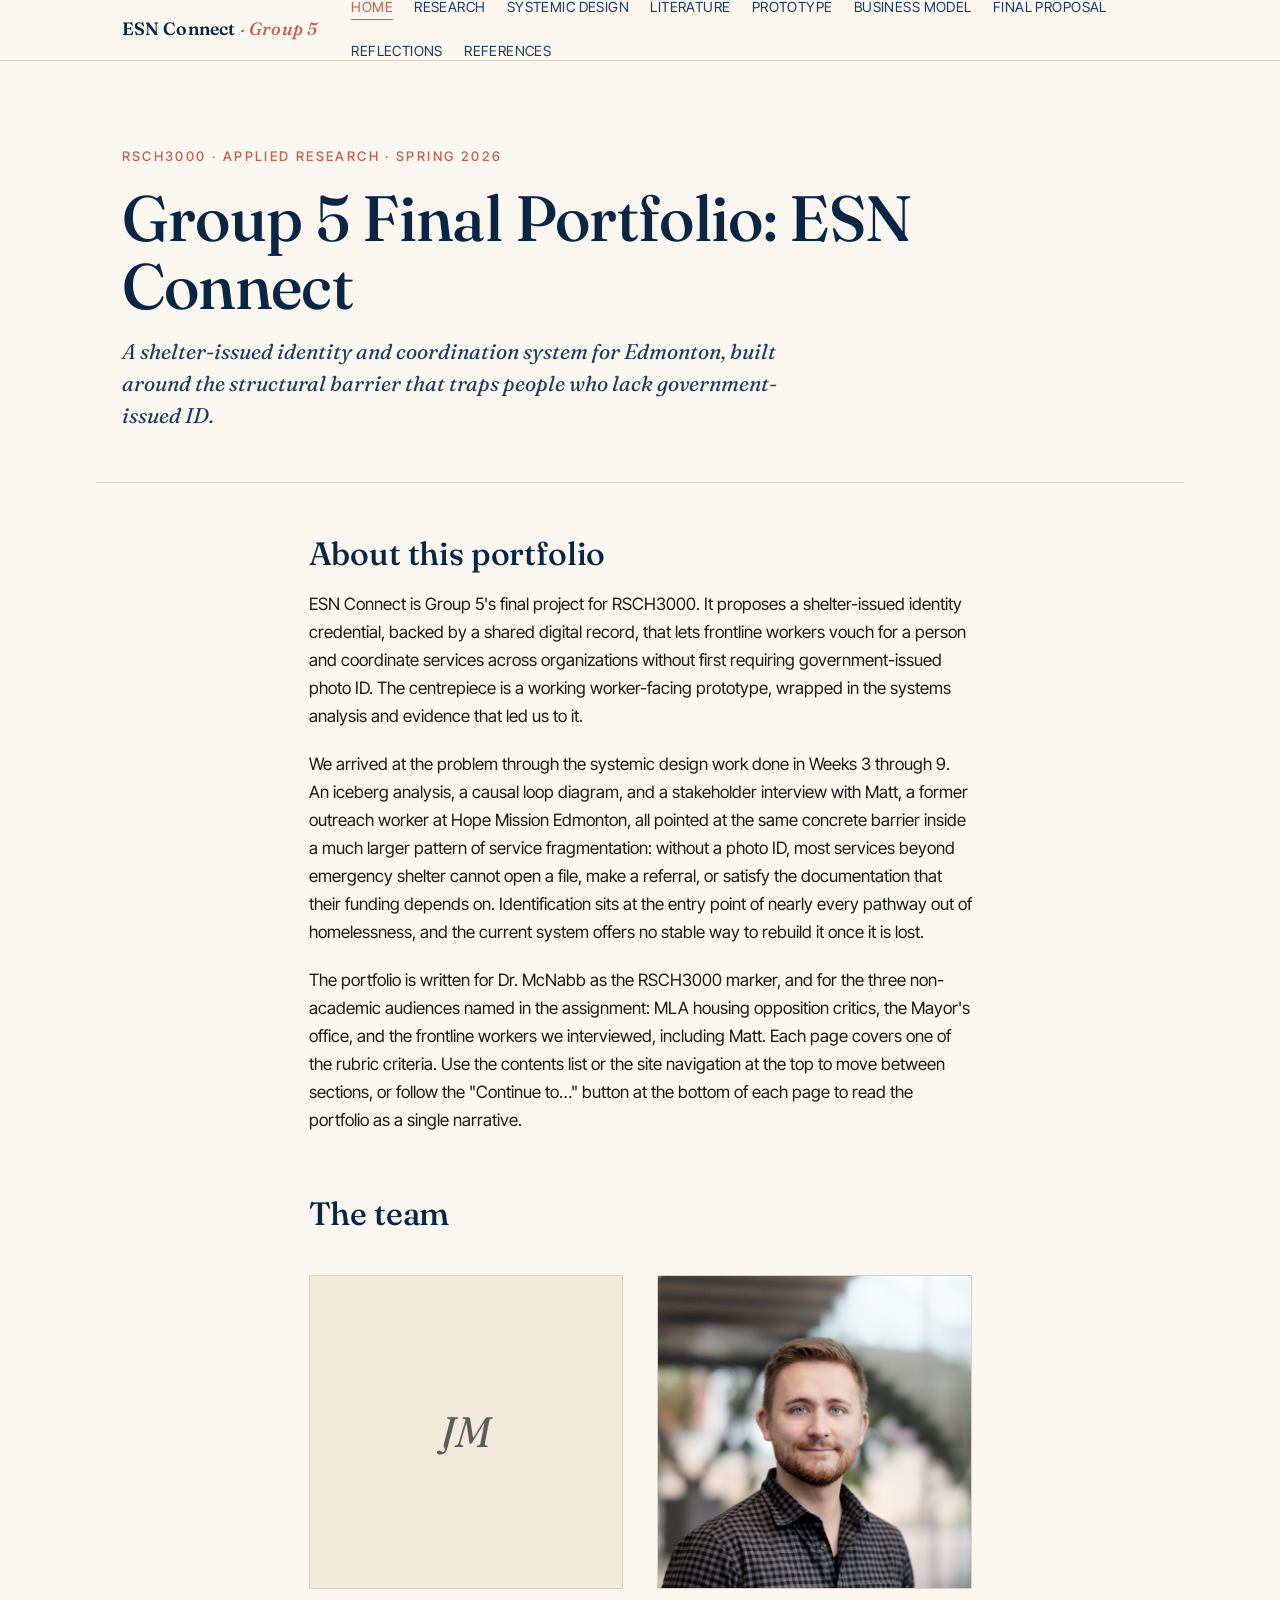
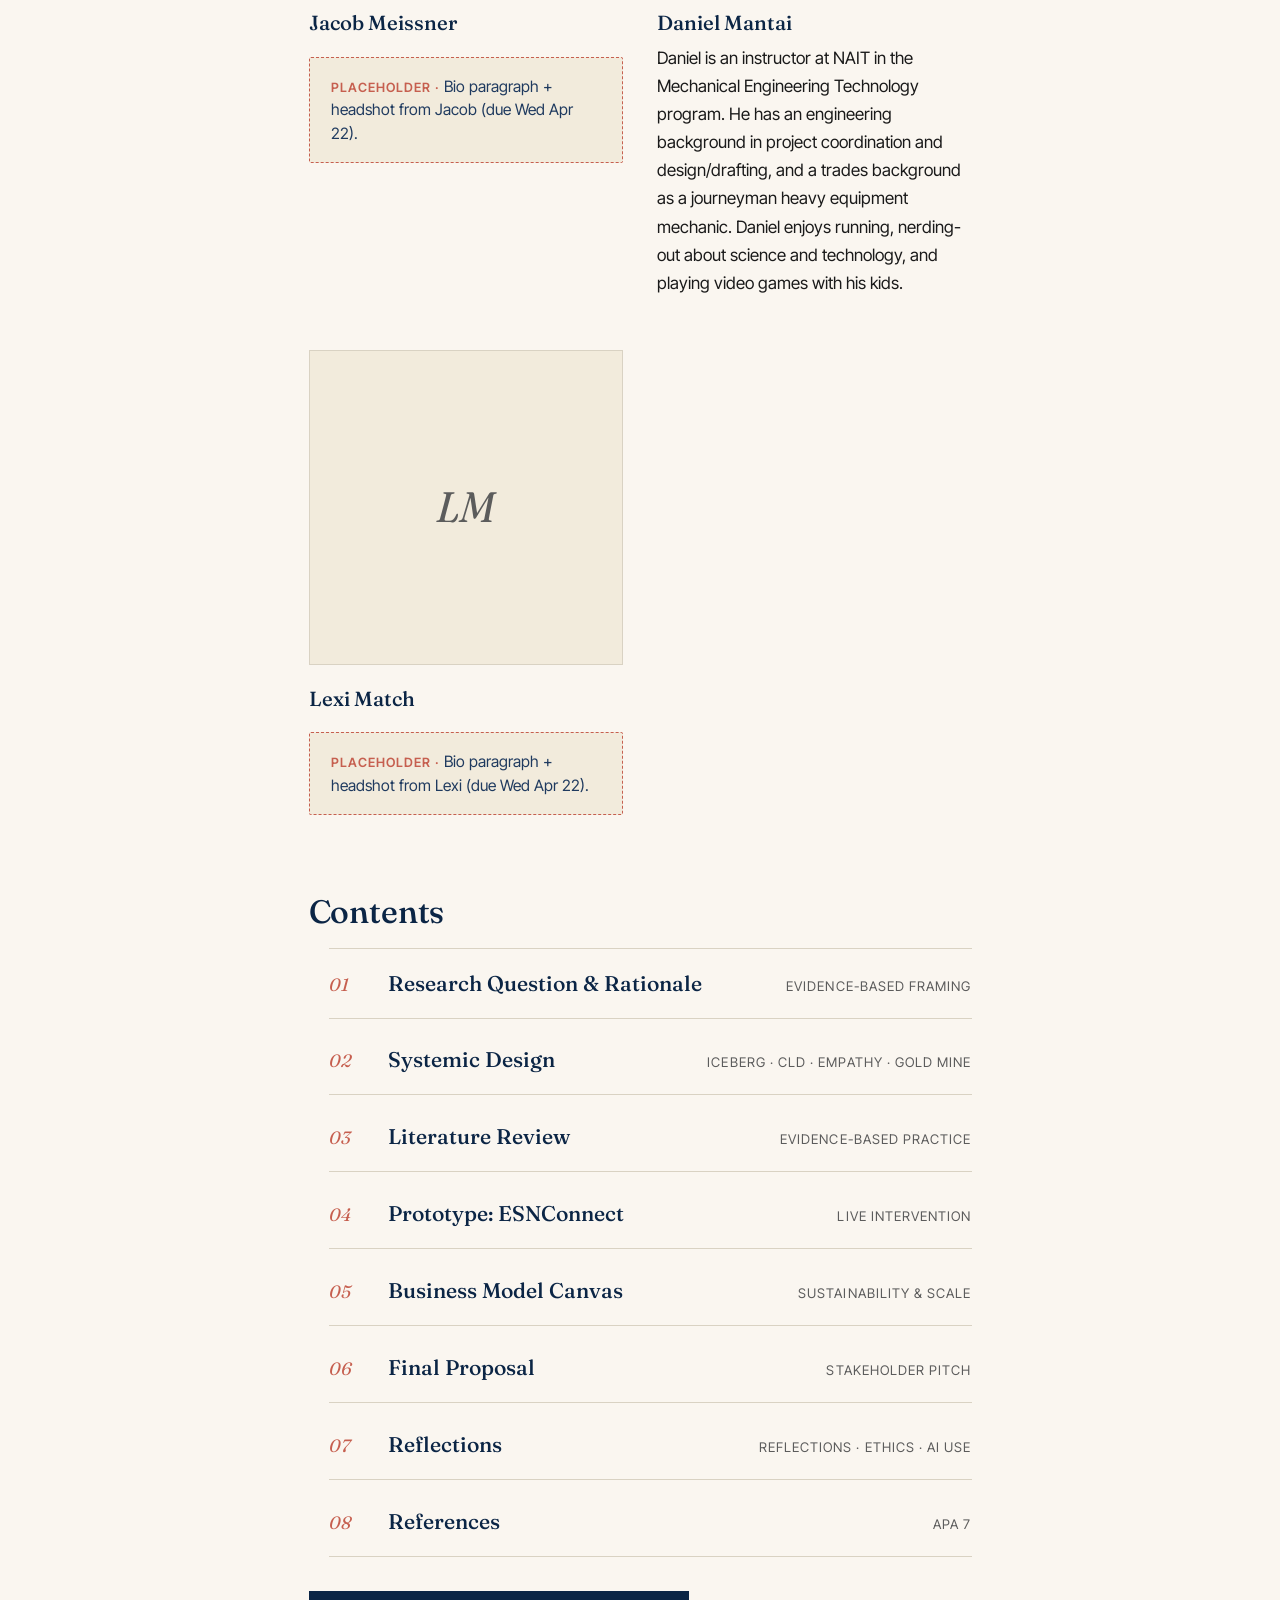
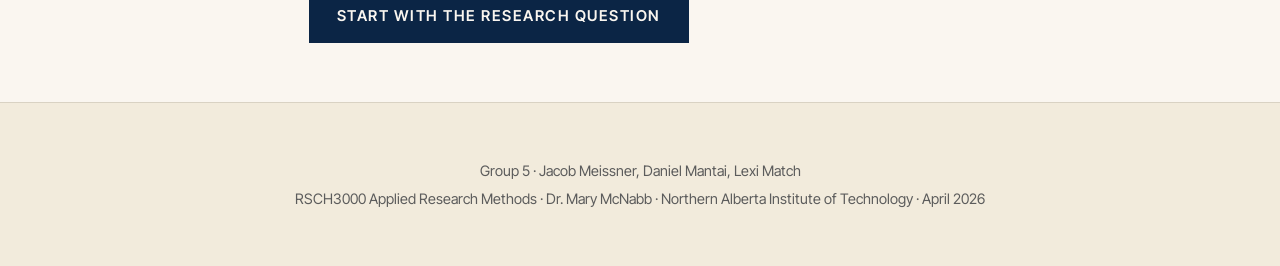
==== commit aa67bb17: "Add files via upload" ====
--- a/index.html
+++ b/index.html
@@ -57,7 +57,7 @@
       <article class="team-card">
         <div class="team-card__photo"><img src="assets/images/daniel-mantai-headshot.jpg" alt="Daniel Mantai" style="width:100%; height:100%; object-fit:cover;"></div>
         <h3>Daniel Mantai</h3>
-        <p>Daniel is a Mechanical Engineering Technology instructor at NAIT, teaching solid modeling, productivity improvement, and facilities engineering. His current work outside the classroom is a curriculum overhaul, rebuilding assessments around what industry is asking of graduates: programming, rapid prototyping, and tighter coordination across courses. For this project he owned the prototyping thread: the ESN Connect worker portal, the physical ID card artifacts, and the funding-problem explainer that frames the policy barrier the prototype cannot solve on its own.</p>
+        <p>Daniel is an instructor at NAIT in the Mechanical Engineering Technology program. He has an engineering background in project coordination and design/drafting, and a trades background as a journeyman heavy equipment mechanic. Daniel enjoys running, nerding-out about science and technology, and playing video games with his kids.</p>
       </article>
 
       <article class="team-card">
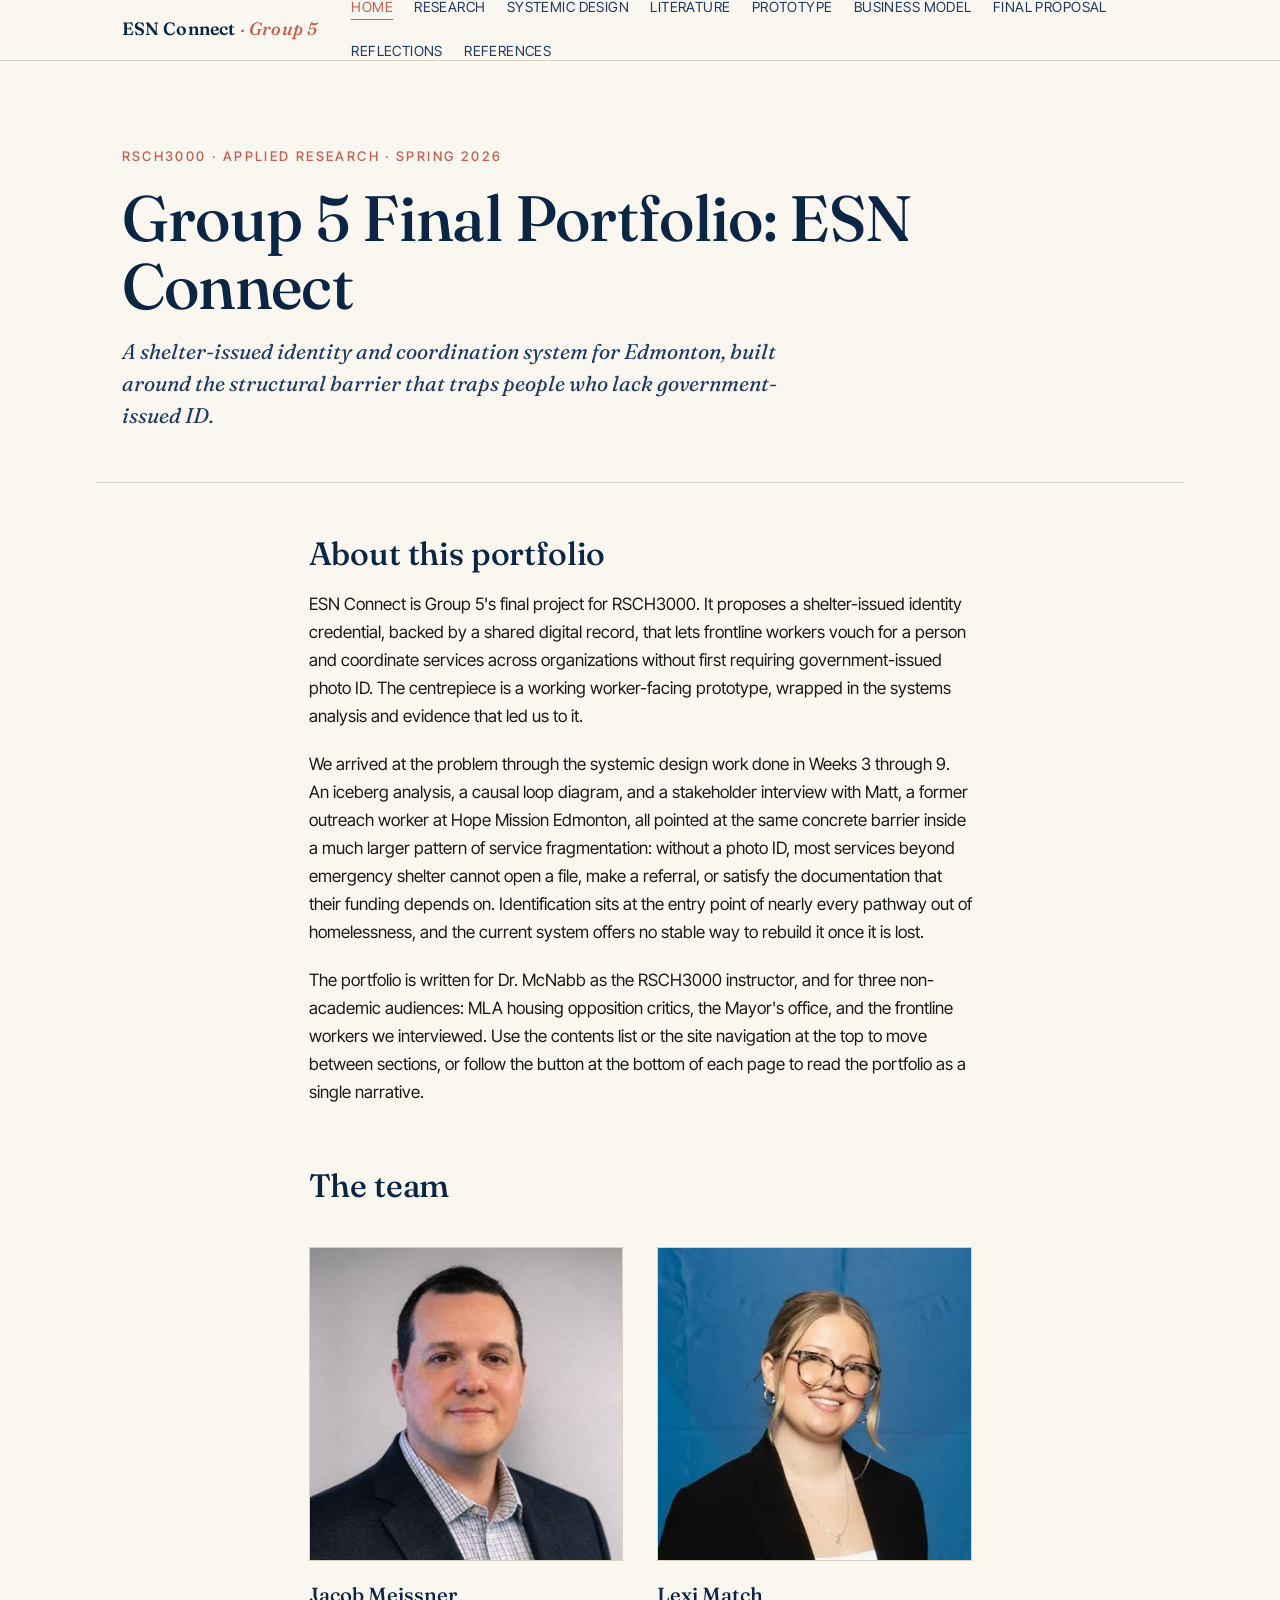
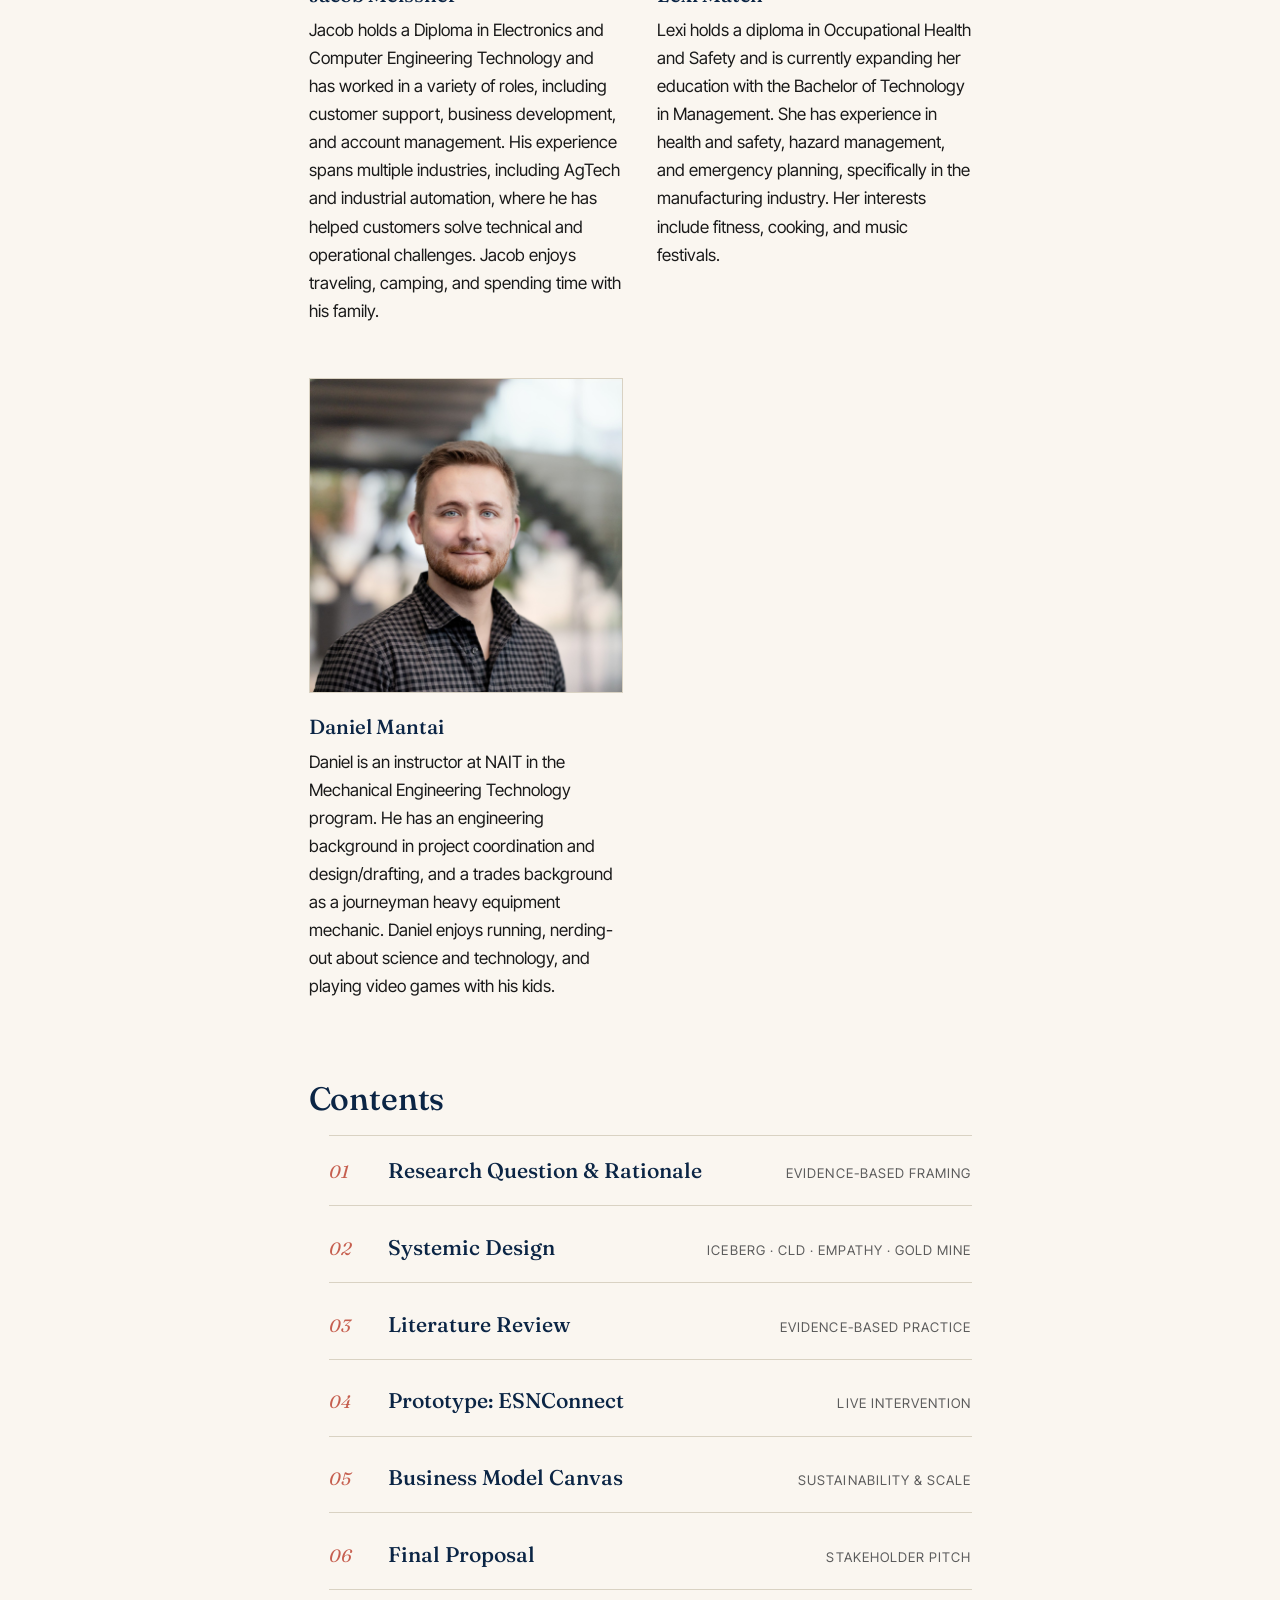
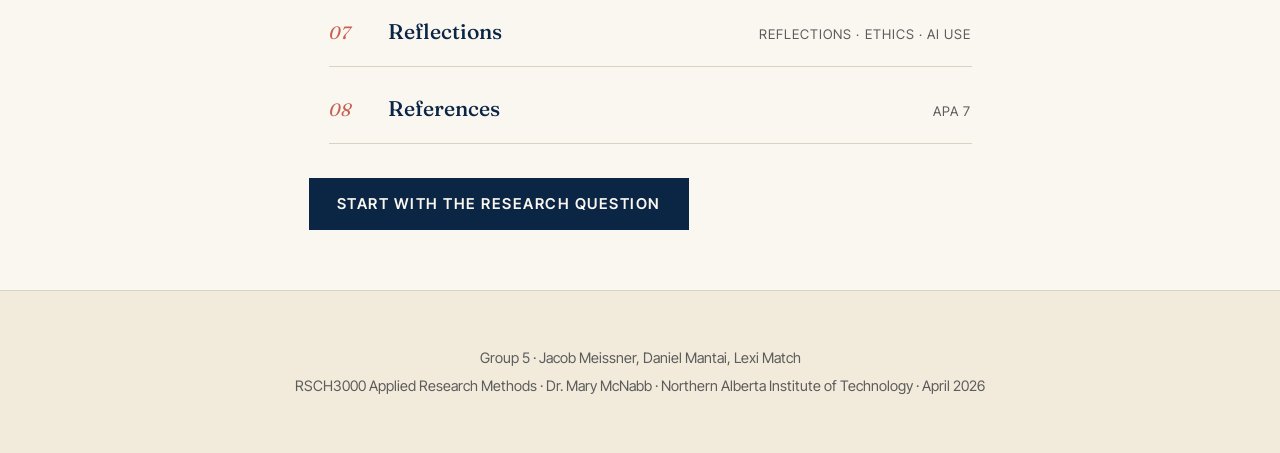
==== commit 2d558e3a: "Add files via upload Final edits before submission" ====
--- a/index.html
+++ b/index.html
@@ -13,8 +13,15 @@
 <body>
 
 <nav class="site-nav">
+  <input type="checkbox" id="nav-toggle" class="site-nav__toggle" aria-label="Open navigation menu">
+  <label for="nav-toggle" class="site-nav__backdrop" aria-hidden="true"></label>
   <div class="site-nav__inner">
     <a class="site-nav__brand" href="index.html">ESN Connect <em>· Group 5</em></a>
+    <label for="nav-toggle" class="site-nav__burger" aria-hidden="true">
+      <span></span>
+      <span></span>
+      <span></span>
+    </label>
     <ul class="site-nav__links">
       <li><a href="index.html" aria-current="page">Home</a></li>
       <li><a href="research-question.html">Research</a></li>
@@ -41,7 +48,7 @@
     <h2>About this portfolio</h2>
     <p>ESN Connect is Group 5's final project for RSCH3000. It proposes a shelter-issued identity credential, backed by a shared digital record, that lets frontline workers vouch for a person and coordinate services across organizations without first requiring government-issued photo ID. The centrepiece is a working worker-facing prototype, wrapped in the systems analysis and evidence that led us to it.</p>
     <p>We arrived at the problem through the systemic design work done in Weeks 3 through 9. An iceberg analysis, a causal loop diagram, and a stakeholder interview with Matt, a former outreach worker at Hope Mission Edmonton, all pointed at the same concrete barrier inside a much larger pattern of service fragmentation: without a photo ID, most services beyond emergency shelter cannot open a file, make a referral, or satisfy the documentation that their funding depends on. Identification sits at the entry point of nearly every pathway out of homelessness, and the current system offers no stable way to rebuild it once it is lost.</p>
-    <p>The portfolio is written for Dr. McNabb as the RSCH3000 marker, and for the three non-academic audiences named in the assignment: MLA housing opposition critics, the Mayor's office, and the frontline workers we interviewed, including Matt. Each page covers one of the rubric criteria. Use the contents list or the site navigation at the top to move between sections, or follow the "Continue to…" button at the bottom of each page to read the portfolio as a single narrative.</p>
+    <p>The portfolio is written for Dr. McNabb as the RSCH3000 instructor, and for three non-academic audiences: MLA housing opposition critics, the Mayor's office, and the frontline workers we interviewed. Use the contents list or the site navigation at the top to move between sections, or follow the button at the bottom of each page to read the portfolio as a single narrative.</p>
   </section>
 
   <section>
@@ -49,21 +56,21 @@
     <div class="team-grid">
 
       <article class="team-card">
-        <div class="team-card__photo">JM</div>
+        <div class="team-card__photo"><img src="assets/images/jacob-meissner-headshot.jpg" alt="Jacob Meissner" style="width:100%; height:100%; object-fit:cover;"></div>
         <h3>Jacob Meissner</h3>
-        <div class="placeholder">Bio paragraph + headshot from Jacob (due Wed Apr 22).</div>
+        <p>Jacob holds a Diploma in Electronics and Computer Engineering Technology and has worked in a variety of roles, including customer support, business development, and account management. His experience spans multiple industries, including AgTech and industrial automation, where he has helped customers solve technical and operational challenges. Jacob enjoys traveling, camping, and spending time with his family.</p>
+      </article>
+
+      <article class="team-card">
+        <div class="team-card__photo"><img src="assets/images/lexi-match-headshot.jpg" alt="Lexi Match" style="width:100%; height:100%; object-fit:cover;"></div>
+        <h3>Lexi Match</h3>
+        <p>Lexi holds a diploma in Occupational Health and Safety and is currently expanding her education with the Bachelor of Technology in Management. She has experience in health and safety, hazard management, and emergency planning, specifically in the manufacturing industry. Her interests include fitness, cooking, and music festivals.</p>
       </article>
 
       <article class="team-card">
         <div class="team-card__photo"><img src="assets/images/daniel-mantai-headshot.jpg" alt="Daniel Mantai" style="width:100%; height:100%; object-fit:cover;"></div>
         <h3>Daniel Mantai</h3>
         <p>Daniel is an instructor at NAIT in the Mechanical Engineering Technology program. He has an engineering background in project coordination and design/drafting, and a trades background as a journeyman heavy equipment mechanic. Daniel enjoys running, nerding-out about science and technology, and playing video games with his kids.</p>
-      </article>
-
-      <article class="team-card">
-        <div class="team-card__photo">LM</div>
-        <h3>Lexi Match</h3>
-        <div class="placeholder">Bio paragraph + headshot from Lexi (due Wed Apr 22).</div>
       </article>
 
     </div>
--- a/assets/css/styles.css
+++ b/assets/css/styles.css
@@ -110,6 +110,203 @@
   border-bottom-color: var(--accent);
 }
 
+/* ---------- Responsive nav: hamburger + drop panel ---------- */
+
+/* Visually hidden checkbox drives the open/closed state */
+.site-nav__toggle {
+  position: absolute;
+  width: 1px;
+  height: 1px;
+  padding: 0;
+  margin: -1px;
+  overflow: hidden;
+  clip: rect(0 0 0 0);
+  white-space: nowrap;
+  border: 0;
+}
+
+.site-nav__burger {
+  display: none;
+  position: relative;
+  flex: none;
+  width: 2.25rem;
+  height: 2.25rem;
+  cursor: pointer;
+  border-radius: 2px;
+  transition: background 180ms ease;
+}
+.site-nav__burger:hover { background: var(--paper-deep); }
+
+.site-nav__burger span {
+  position: absolute;
+  left: 0.45rem;
+  right: 0.45rem;
+  height: 1.5px;
+  background: var(--ink);
+  border-radius: 1px;
+  transition: transform 260ms cubic-bezier(0.6, 0, 0.2, 1),
+              top 260ms cubic-bezier(0.6, 0, 0.2, 1),
+              opacity 180ms ease,
+              background-color 180ms ease;
+}
+.site-nav__burger span:nth-child(1) { top: 0.72rem; }
+.site-nav__burger span:nth-child(2) { top: 1.09rem; }
+.site-nav__burger span:nth-child(3) { top: 1.46rem; }
+
+.site-nav__toggle:focus-visible ~ .site-nav__inner .site-nav__burger {
+  outline: 2px solid var(--accent);
+  outline-offset: 3px;
+}
+
+.site-nav__toggle:checked ~ .site-nav__inner .site-nav__burger span {
+  background: var(--accent);
+}
+.site-nav__toggle:checked ~ .site-nav__inner .site-nav__burger span:nth-child(1) {
+  top: 1.09rem;
+  transform: rotate(45deg);
+}
+.site-nav__toggle:checked ~ .site-nav__inner .site-nav__burger span:nth-child(2) {
+  opacity: 0;
+  transform: scaleX(0.4);
+}
+.site-nav__toggle:checked ~ .site-nav__inner .site-nav__burger span:nth-child(3) {
+  top: 1.09rem;
+  transform: rotate(-45deg);
+}
+
+/* Backdrop is desktop-hidden; styled inside the media query */
+.site-nav__backdrop { display: none; }
+
+@media (max-width: 1200px) {
+  .site-nav__inner {
+    position: relative;
+    gap: 1rem;
+  }
+
+  .site-nav__burger { display: block; }
+
+  /* Dim backdrop: click outside to close */
+  .site-nav__backdrop {
+    display: block;
+    position: fixed;
+    inset: var(--nav-h) 0 0 0;
+    background: rgba(11, 37, 69, 0);
+    pointer-events: none;
+    transition: background 260ms ease;
+    z-index: 5;
+  }
+  .site-nav__toggle:checked ~ .site-nav__backdrop {
+    background: rgba(11, 37, 69, 0.22);
+    pointer-events: auto;
+  }
+
+  /* Link list becomes a full-width drop panel */
+  .site-nav__links {
+    position: absolute;
+    left: 0;
+    right: 0;
+    top: 100%;
+    flex-direction: column;
+    align-items: stretch;
+    gap: 0;
+    padding: 0;
+    background: var(--paper);
+    border-bottom: 1px solid var(--rule);
+    box-shadow: 0 18px 32px -22px rgba(11, 37, 69, 0.45);
+    max-height: 0;
+    overflow: hidden;
+    transition: max-height 360ms cubic-bezier(0.4, 0, 0.2, 1);
+    text-transform: none;
+    letter-spacing: 0;
+    font-size: 1rem;
+    counter-reset: navnum;
+    z-index: 6;
+  }
+  .site-nav__toggle:checked ~ .site-nav__inner .site-nav__links {
+    max-height: 36rem;
+  }
+
+  .site-nav__links li {
+    counter-increment: navnum;
+    border-top: 1px solid var(--rule);
+    opacity: 0;
+    transform: translateY(-4px);
+    transition: opacity 280ms ease, transform 280ms ease;
+  }
+  .site-nav__links li:first-child { border-top: none; }
+
+  .site-nav__toggle:checked ~ .site-nav__inner .site-nav__links li {
+    opacity: 1;
+    transform: translateY(0);
+  }
+  .site-nav__toggle:checked ~ .site-nav__inner .site-nav__links li:nth-child(1) { transition-delay:  80ms; }
+  .site-nav__toggle:checked ~ .site-nav__inner .site-nav__links li:nth-child(2) { transition-delay: 105ms; }
+  .site-nav__toggle:checked ~ .site-nav__inner .site-nav__links li:nth-child(3) { transition-delay: 130ms; }
+  .site-nav__toggle:checked ~ .site-nav__inner .site-nav__links li:nth-child(4) { transition-delay: 155ms; }
+  .site-nav__toggle:checked ~ .site-nav__inner .site-nav__links li:nth-child(5) { transition-delay: 180ms; }
+  .site-nav__toggle:checked ~ .site-nav__inner .site-nav__links li:nth-child(6) { transition-delay: 205ms; }
+  .site-nav__toggle:checked ~ .site-nav__inner .site-nav__links li:nth-child(7) { transition-delay: 230ms; }
+  .site-nav__toggle:checked ~ .site-nav__inner .site-nav__links li:nth-child(8) { transition-delay: 255ms; }
+  .site-nav__toggle:checked ~ .site-nav__inner .site-nav__links li:nth-child(9) { transition-delay: 280ms; }
+
+  .site-nav__links a {
+    display: flex;
+    align-items: baseline;
+    gap: 1.1rem;
+    padding: 0.95rem 1.5rem;
+    font-family: var(--serif);
+    font-weight: 500;
+    font-size: 1.2rem;
+    line-height: 1.25;
+    color: var(--ink);
+    letter-spacing: 0;
+    text-transform: none;
+    border-bottom: none;
+  }
+  .site-nav__links a::before {
+    content: counter(navnum, decimal-leading-zero);
+    font-family: var(--serif);
+    font-style: italic;
+    font-weight: 400;
+    font-size: 0.85rem;
+    color: var(--accent);
+    min-width: 1.75rem;
+    letter-spacing: 0.04em;
+  }
+  .site-nav__links a:hover {
+    background: var(--paper-deep);
+    color: var(--accent);
+    border-bottom-color: transparent;
+  }
+  .site-nav__links a[aria-current="page"] {
+    background: var(--paper-deep);
+    color: var(--accent);
+    border-bottom-color: transparent;
+  }
+  .site-nav__links a[aria-current="page"]::after {
+    content: "";
+    margin-left: auto;
+    align-self: center;
+    width: 0.4rem;
+    height: 0.4rem;
+    border-radius: 50%;
+    background: var(--accent);
+  }
+
+  .page-header {
+    padding-top: 3.5rem;
+  }
+}
+
+@media (prefers-reduced-motion: reduce) {
+  .site-nav__links,
+  .site-nav__links li,
+  .site-nav__burger span,
+  .site-nav__backdrop {
+    transition: none !important;
+  }
+}
+
 /* ---------- Page header ---------- */
 
 .page-header {
